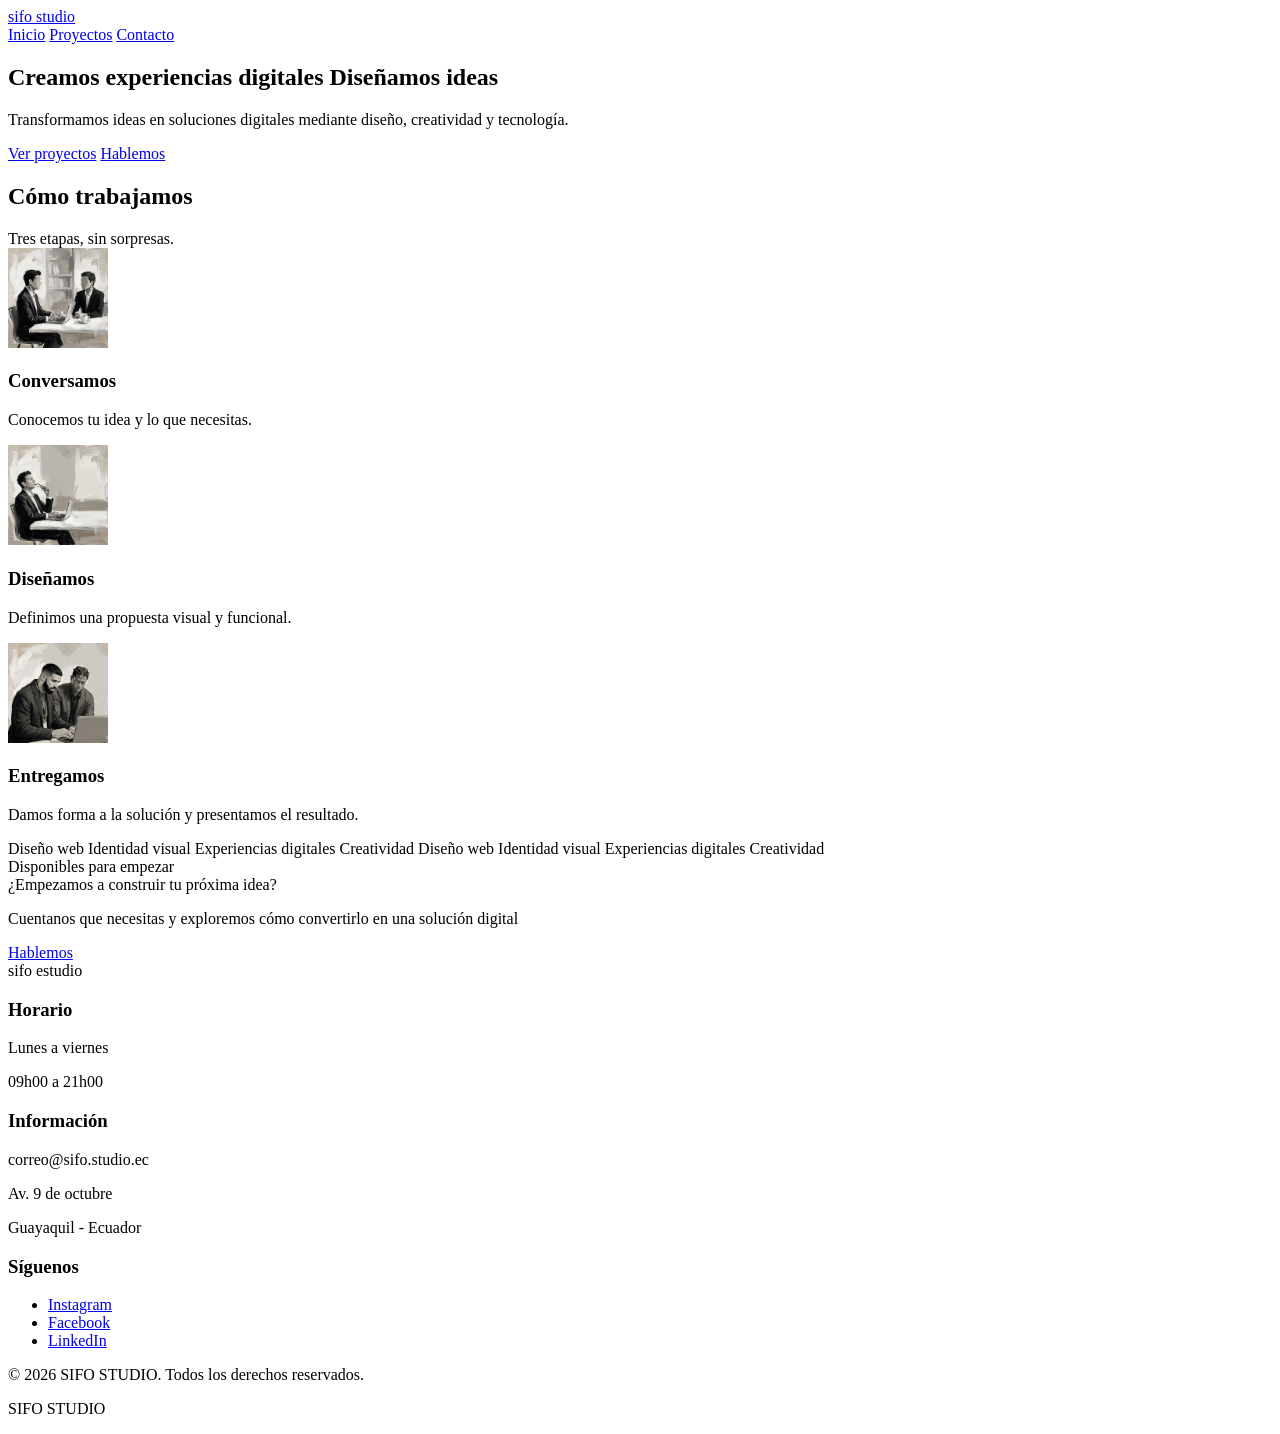
==== index.html @ f5d6456e "feat: maquetado semántica en html con sus etiquetas" ====
<!DOCTYPE html>
<html lang="es">
<head>
    <meta charset="UTF-8">
    <meta name="viewport" content="width=device-width, initial-scale=1.0">
    <title>sifo studio</title>
    <link rel="stylesheet" href="css/estilos.css">
</head>

<body>
    <header class="navbar">
        <div class="barra-nav">
            <a class="logo" href="index.html">sifo studio</a>
            <nav class="menu" id="menu" aria-label="Navegacion principal">
                <a class="activo" href="index.html">Inicio</a>
                <a href="proyectos.html">Proyectos</a>
                <a href="contacto.html">Contacto</a>
            </nav>
        </div>
    </header>
    <main>
        <section class="hero">
            <h1>Creamos experiencias digitales
                <span>Diseñamos ideas</span>
            </h1>
            <p>Transformamos ideas en soluciones digitales 
                mediante diseño, creatividad y tecnología.
            </p>
            <div class="hero-botones">
                <a href="proyectos.html">Ver proyectos</a>
                <a href="contacto.html">Hablemos</a>
            </div>
        </section>

        <section class="contenedor etapas" id="proceso">
                <h2>Cómo trabajamos</h2>
                <span>Tres etapas, sin sorpresas.</span>

                <div class="cards-etapas">

                    <article class="grid">
                        <img src="img/conversamos.jpg" alt="personas conversando sobre un proyecto" width="100">
                        <h3>Conversamos</h3>
                        <p>Conocemos tu idea y lo que necesitas.</p>
                    </article>

                    <article class="grid">
                        <img src="img/diseñamos.jpg" alt="persona analizando y pensando un posible resultado" width="100">
                        <h3>Diseñamos</h3>
                        <p>Definimos una propuesta visual y funcional.</p>
                    </article>

                    <article class="grid">
                        <img src="img/entregamos.jpg" alt="personas revisando la entrega de un proyecto" width="100">
                        <h3>Entregamos</h3>
                        <p>Damos forma a la solución y presentamos el resultado.</p>
                    </article>

                </div>

        </section>

        <section class="contenerdo-barra-carrusel">

            <div class="carrusel">
                <div class="carrusel-contenido">
                    <span>Diseño web</span>
                    <span>Identidad visual</span>
                    <span>Experiencias digitales</span>
                    <span>Creatividad</span>
                    <span>Diseño web</span>
                    <span>Identidad visual</span>
                    <span>Experiencias digitales</span>
                    <span>Creatividad</span>
                </div>
            </div>

        </section>

        <section class="contenedor contacto">
            <div class="cta-contacto">
                <span>Disponibles para empezar</span>
                <div class="grid-contacto">
                    <span>¿Empezamos a construir tu próxima idea?</span>
                    <p>Cuentanos que necesitas y exploremos cómo convertirlo en una solución digital</p>
                    <a class="btn-contacto" href="contacto.html">Hablemos</a>
                </div>
            </div>
        </section>
    </main>

    <footer class="pie-pagina">
        <span class="pie-brand">sifo estudio</span>
        <div class="directorio">
            <section>
                <h3>Horario</h3>
                <p>Lunes a viernes</p>
                <p>09h00 a 21h00</p>
            </section>

            <section>
                <h3>Información</h3>
                <p>correo@sifo.studio.ec</p>
                <p>Av. 9 de octubre</p>
                <p>Guayaquil - Ecuador</p>
            </section>

            <section>
                <h3>Síguenos</h3>
                <ul class="socials">
                    <li><a href="#">Instagram</a></li>
                    <li><a href="#">Facebook</a></li>
                    <li><a href="#">LinkedIn</a></li>
                </ul>
            </section>
        </div>
        <div class="copyline">
            <span>© 2026 SIFO STUDIO. Todos los derechos reservados.</span>
        </div>
        <div class="pie-grande">
            <p>SIFO STUDIO</p>
        </div>
    </footer>
</body>

</html>
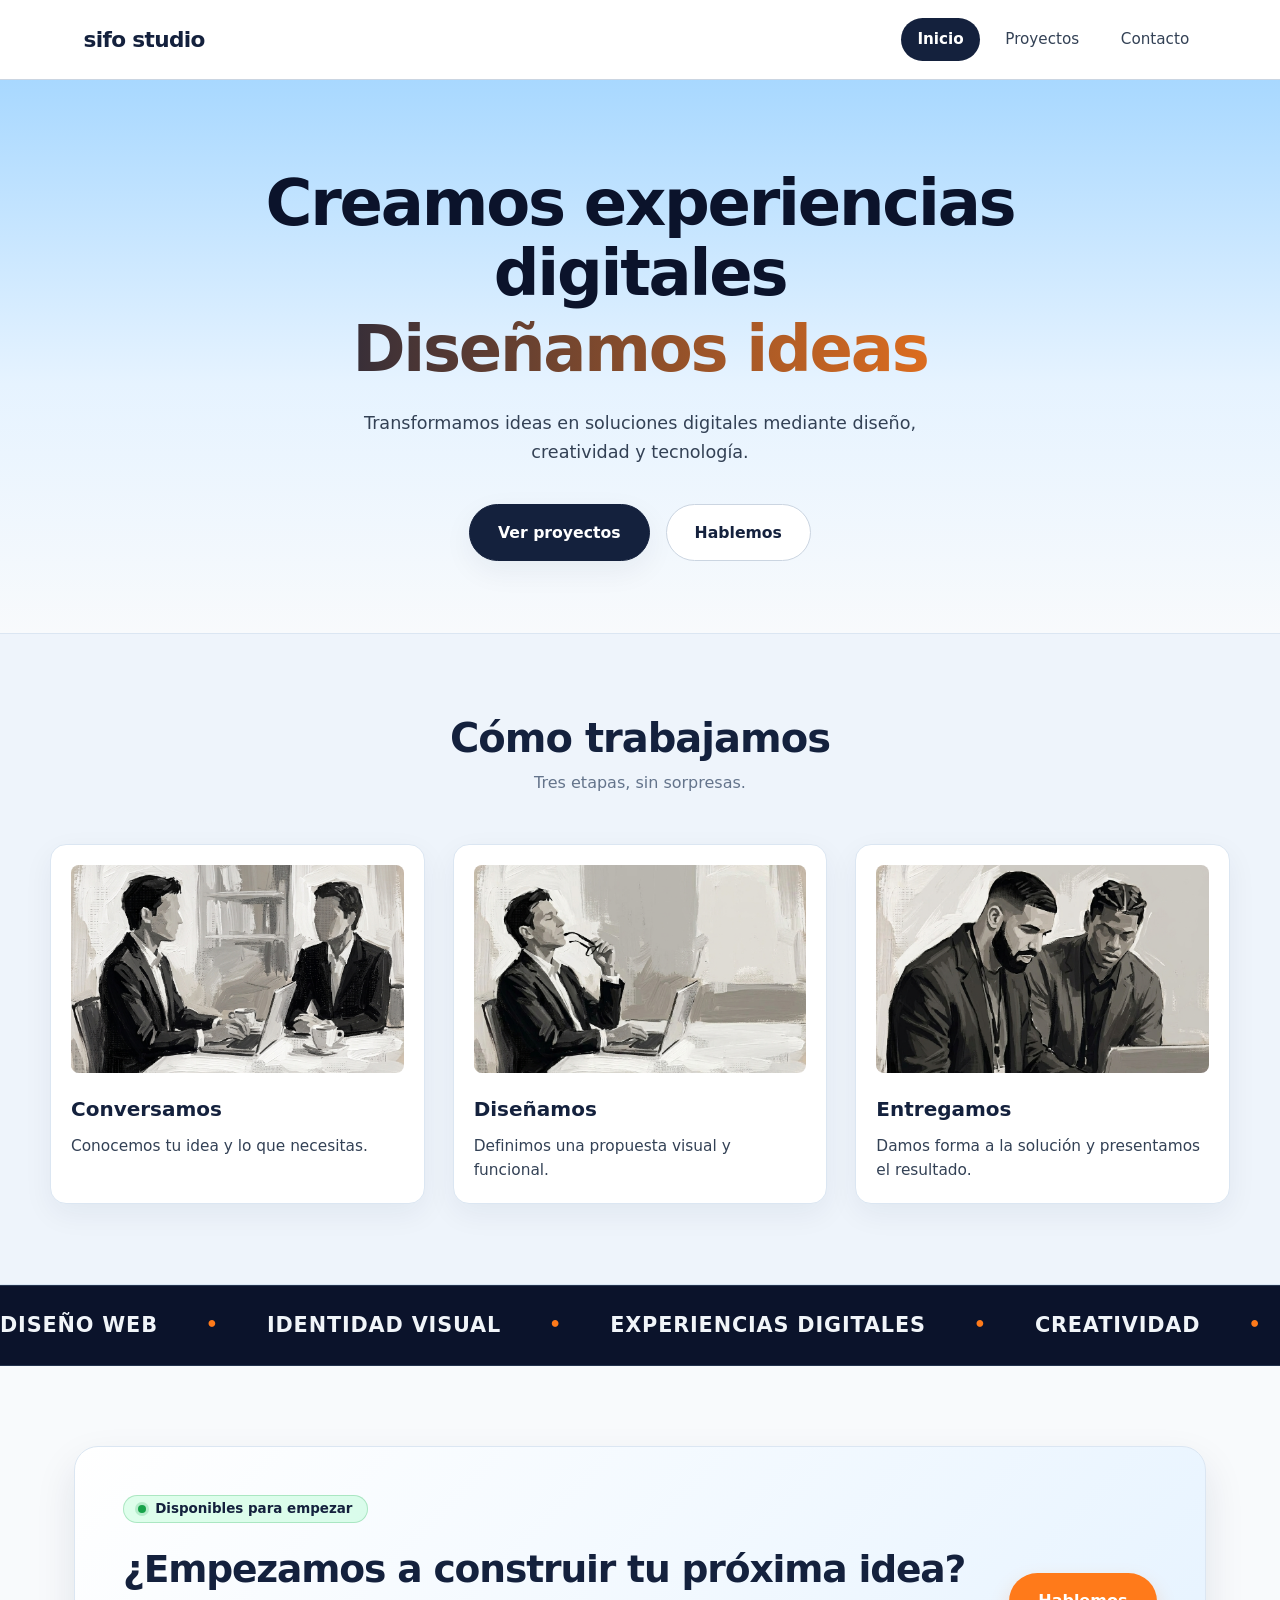
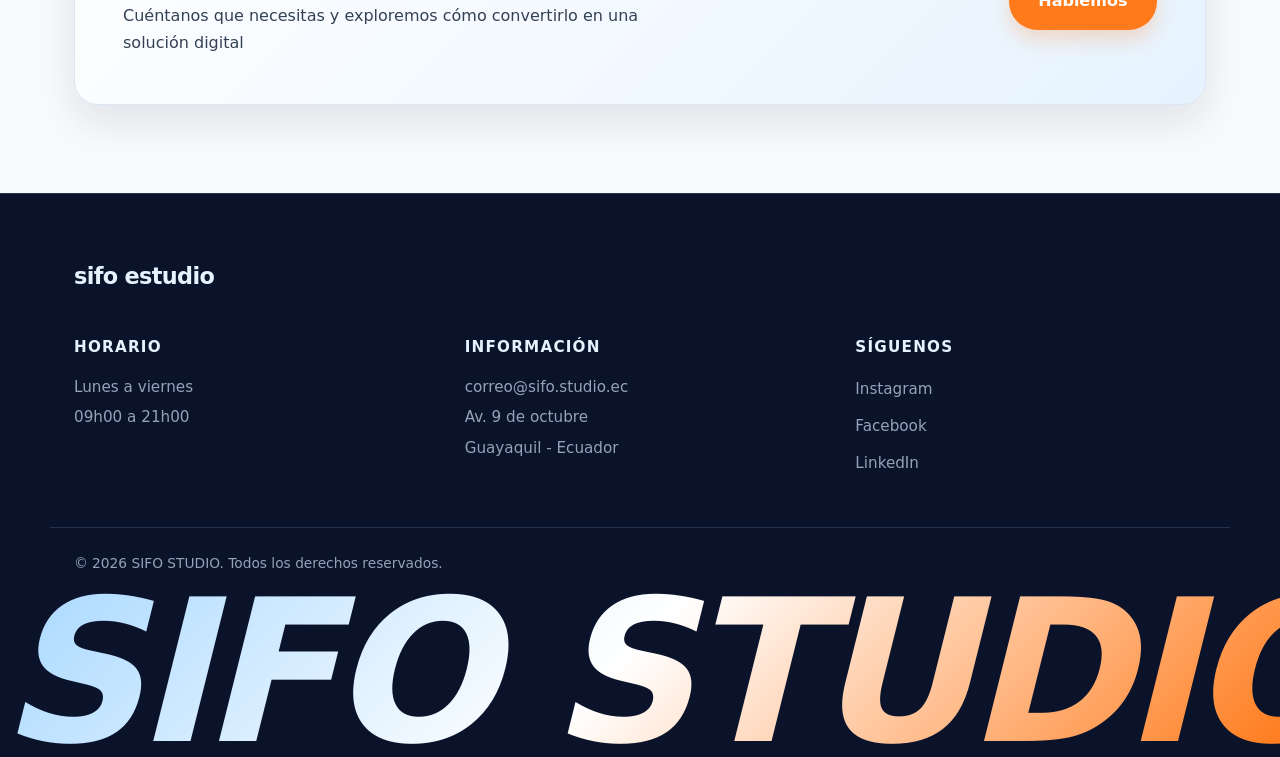
==== commit ef701ca5: "interlude(porsilas): pequeñas correciones, imagenes, etc." ====
--- a/index.html
+++ b/index.html
@@ -60,7 +60,7 @@
 
         </section>
 
-        <section class="contenerdo-barra-carrusel">
+        <section class="contenedor-barra-carrusel">
 
             <div class="carrusel">
                 <div class="carrusel-contenido">
@@ -82,7 +82,7 @@
                 <span>Disponibles para empezar</span>
                 <div class="grid-contacto">
                     <span>¿Empezamos a construir tu próxima idea?</span>
-                    <p>Cuentanos que necesitas y exploremos cómo convertirlo en una solución digital</p>
+                    <p>Cuéntanos que necesitas y exploremos cómo convertirlo en una solución digital</p>
                     <a class="btn-contacto" href="contacto.html">Hablemos</a>
                 </div>
             </div>
--- a/css/estilos.css
+++ b/css/estilos.css
@@ -0,0 +1,1214 @@
+/* ==========================================================================
+   SIFO STUDIO — HOJA DE ESTILOS PRINCIPAL (estilos.css)
+   ========================================================================== */
+
+:root {
+    /* COLORES PRINCIPALES */
+    --fondo-principal: #f8fafc;
+    --fondo-secundario: #eef4fb;
+    --fondo-oscuro: #0b132b;
+
+    /* COLORES DE IDENTIDAD */
+    --baby-blue: #a8d8ff;
+    --indigo-navy: #14213d;
+    --color-acento: #ff7a1a;
+
+    /* TIPOGRAFÍA */
+    --letras-h1: #0b132b;
+    --letras-h2: #14213d;
+    --letras-h3: #14213d;
+    --letras-parrafos: #334155;
+    --letras-secundarias: #64748b;
+
+    /* TARJETAS Y COMPONENTES */
+    --fondo-cards: #ffffff;
+    --borde-cards: #dbe6f2;
+    --fondo-botones: var(--indigo-navy);
+    --texto-botones: #ffffff;
+
+    /* OTROS ELEMENTOS */
+    --color-navbar: rgba(255, 255, 255, 0.92);
+    --color-footer: #0b132b;
+    --color-hover: #e8f3ff;
+    --color-bordes: #cbd5e1;
+
+    /* VARIABLES COMPLEMENTARIAS DE APOYO */
+    --baby-blue-suave: #e6f3ff;
+    --texto-sobre-oscuro: #f1f5f9;
+    --texto-muted-oscuro: #94a3b8;
+    --borde-oscuro: rgba(168, 216, 255, 0.16);
+    --estado-disponible: #16a34a;
+    --estado-disponible-fondo: rgba(0, 255, 94, 0.12);
+    --fuente-principal: "Plus Jakarta Sans", "Inter", system-ui, -apple-system, BlinkMacSystemFont, "Segoe UI", Roboto, sans-serif;
+    --fuente-display: "Syne", "Plus Jakarta Sans", "Montserrat", system-ui, sans-serif;
+    --radio-sm: 8px;
+    --radio-md: 16px;
+    --radio-lg: 24px;
+    --radio-pill: 999px;
+    --sombra-suave: 0 10px 30px rgba(20, 33, 61, 0.06);
+    --sombra-elevada: 0 18px 40px rgba(20, 33, 61, 0.1);
+    --transicion-base: 0.25s ease;
+}
+
+/* ==========================================================================
+   RESET Y ESTILOS BASE
+   ========================================================================== */
+
+*,
+*::before,
+*::after {
+    box-sizing: border-box;
+    margin: 0;
+    padding: 0;
+}
+
+html {
+    scroll-behavior: smooth;
+    overflow-x: hidden;
+}
+
+body {
+    font-family: var(--fuente-principal);
+    font-size: 1rem;
+    line-height: 1.65;
+    color: var(--letras-parrafos);
+    background-color: var(--fondo-principal);
+    overflow-x: hidden;
+}
+
+img {
+    display: block;
+    max-width: 100%;
+    height: auto;
+}
+
+a {
+    color: inherit;
+    text-decoration: none;
+    transition: color var(--transicion-base), background-color var(--transicion-base), border-color var(--transicion-base), transform var(--transicion-base), box-shadow var(--transicion-base);
+}
+
+ul {
+    list-style: none;
+}
+
+/* ==========================================================================
+   NAVEGACIÓN
+   ========================================================================== */
+
+.navbar {
+    position: sticky;
+    top: 0;
+    z-index: 100;
+    background-color: var(--color-navbar);
+    border-bottom: 1px solid var(--color-bordes);
+    backdrop-filter: blur(10px);
+}
+
+.barra-nav {
+    max-width: 1180px;
+    margin: 0 auto;
+    padding: 1rem 1.5rem;
+    display: flex;
+    align-items: center;
+    justify-content: space-between;
+    gap: 1.5rem;
+}
+
+.logo {
+    font-family: var(--fuente-display);
+    font-size: 1.35rem;
+    font-weight: 800;
+    letter-spacing: -0.03em;
+    text-transform: lowercase;
+    color: var(--indigo-navy);
+    padding: 0.35rem 0.6rem;
+    border-radius: var(--radio-sm);
+}
+
+.logo:hover {
+    color: var(--color-acento);
+    background-color: var(--color-hover);
+}
+
+.menu {
+    display: flex;
+    align-items: center;
+    gap: 0.5rem;
+}
+
+.menu a {
+    font-size: 0.95rem;
+    font-weight: 500;
+    color: var(--letras-parrafos);
+    padding: 0.55rem 1.05rem;
+    border-radius: var(--radio-pill);
+}
+
+.menu a:hover {
+    color: var(--indigo-navy);
+    background-color: var(--color-hover);
+}
+
+.menu a.activo {
+    background-color: var(--fondo-botones);
+    color: var(--texto-botones);
+    font-weight: 600;
+}
+
+.menu a.activo:hover {
+    background-color: var(--color-acento);
+    color: var(--texto-botones);
+}
+
+/* ==========================================================================
+   HERO
+   ========================================================================== */
+
+.hero {
+    background: linear-gradient(180deg, var(--baby-blue) 0%, var(--baby-blue-suave) 55%, var(--fondo-principal) 100%);
+    padding: 5.5rem 1.5rem 4.5rem;
+    text-align: center;
+}
+
+.hero h1 {
+    max-width: 820px;
+    margin: 0 auto 1.5rem;
+    font-family: var(--fuente-display);
+    font-size: clamp(2.35rem, 5vw, 4rem);
+    font-weight: 800;
+    line-height: 1.1;
+    letter-spacing: -0.035em;
+    color: var(--letras-h1);
+}
+
+.hero h1 span {
+    display: block;
+    margin-top: 0.35rem;
+    color: var(--indigo-navy);
+    background: linear-gradient(90deg, var(--indigo-navy) 0%, var(--color-acento) 100%);
+    -webkit-background-clip: text;
+    background-clip: text;
+    -webkit-text-fill-color: transparent;
+}
+
+.hero p {
+    max-width: 580px;
+    margin: 0 auto 2.25rem;
+    font-size: 1.1rem;
+    line-height: 1.7;
+    color: var(--letras-parrafos);
+}
+
+.hero-botones {
+    display: flex;
+    align-items: center;
+    justify-content: center;
+    flex-wrap: wrap;
+    gap: 1rem;
+}
+
+.hero-botones a {
+    display: inline-flex;
+    align-items: center;
+    justify-content: center;
+    padding: 0.9rem 1.75rem;
+    border-radius: var(--radio-pill);
+    font-size: 0.98rem;
+    font-weight: 600;
+}
+
+.hero-botones a:first-child {
+    background-color: var(--fondo-botones);
+    color: var(--texto-botones);
+    border: 1px solid var(--fondo-botones);
+    box-shadow: var(--sombra-suave);
+}
+
+.hero-botones a:first-child:hover {
+    background-color: var(--color-acento);
+    border-color: var(--color-acento);
+    transform: translateY(-2px);
+}
+
+.hero-botones a:last-child {
+    background-color: var(--fondo-cards);
+    color: var(--indigo-navy);
+    border: 1px solid var(--color-bordes);
+}
+
+.hero-botones a:last-child:hover {
+    background-color: var(--color-hover);
+    border-color: var(--indigo-navy);
+    transform: translateY(-2px);
+}
+
+/* ==========================================================================
+   CONTENEDOR GENERAL Y SECCIÓN DE ETAPAS
+   ========================================================================== */
+
+.contenedor {
+    max-width: 1180px;
+    margin: 0 auto;
+    padding: 4.5rem 1.5rem;
+}
+
+.etapas {
+    background-color: var(--fondo-secundario);
+    max-width: none;
+    padding: 5rem 1.5rem;
+    border-top: 1px solid var(--borde-cards);
+    border-bottom: 1px solid var(--borde-cards);
+}
+
+.etapas h2 {
+    max-width: 1180px;
+    margin: 0 auto 0.5rem;
+    font-family: var(--fuente-display);
+    font-size: clamp(1.85rem, 3.2vw, 2.5rem);
+    font-weight: 700;
+    line-height: 1.2;
+    letter-spacing: -0.025em;
+    color: var(--letras-h2);
+    text-align: center;
+}
+
+.etapas > span {
+    display: block;
+    max-width: 1180px;
+    margin: 0 auto 3rem;
+    font-size: 1rem;
+    color: var(--letras-secundarias);
+    text-align: center;
+}
+
+.cards-etapas {
+    max-width: 1180px;
+    margin: 0 auto;
+    display: grid;
+    grid-template-columns: repeat(3, minmax(0, 1fr));
+    gap: 1.75rem;
+}
+
+.grid {
+    background-color: var(--fondo-cards);
+    border: 1px solid var(--borde-cards);
+    border-radius: var(--radio-md);
+    padding: 1.25rem;
+    box-shadow: var(--sombra-suave);
+    display: flex;
+    flex-direction: column;
+    transition: transform var(--transicion-base), box-shadow var(--transicion-base), border-color var(--transicion-base);
+}
+
+.grid:hover {
+    transform: translateY(-4px);
+    box-shadow: var(--sombra-elevada);
+    border-color: var(--baby-blue);
+}
+
+.grid img {
+    width: 100%;
+    aspect-ratio: 16 / 10;
+    object-fit: cover;
+    border-radius: var(--radio-sm);
+    margin-bottom: 1.25rem;
+    background-color: var(--baby-blue-suave);
+}
+
+.grid h3 {
+    font-family: var(--fuente-display);
+    font-size: 1.25rem;
+    font-weight: 700;
+    color: var(--letras-h3);
+    margin-bottom: 0.45rem;
+}
+
+.grid p {
+    font-size: 0.96rem;
+    color: var(--letras-parrafos);
+    line-height: 1.6;
+}
+
+/* ==========================================================================
+   CARRUSEL HORIZONTAL DE ESPECIALIDADES
+   ========================================================================== */
+
+.contenedor-barra-carrusel {
+    background-color: var(--fondo-oscuro);
+    border-top: 1px solid var(--borde-oscuro);
+    border-bottom: 1px solid var(--borde-oscuro);
+    overflow: hidden;
+}
+
+.carrusel {
+    width: 100%;
+    overflow: hidden;
+    padding: 1.4rem 0;
+}
+
+.carrusel-contenido {
+    display: flex;
+    align-items: center;
+    gap: 3rem;
+    width: max-content;
+    animation: desplazamiento-carrusel 15s linear infinite;
+}
+
+.carrusel:hover .carrusel-contenido {
+    animation-play-state: paused;
+}
+
+.carrusel-contenido span {
+    display: inline-flex;
+    align-items: center;
+    gap: 3rem;
+    font-family: var(--fuente-display);
+    font-size: clamp(1.05rem, 1.8vw, 1.3rem);
+    font-weight: 600;
+    letter-spacing: 0.04em;
+    text-transform: uppercase;
+    color: var(--texto-sobre-oscuro);
+    white-space: nowrap;
+}
+
+.carrusel-contenido span::after {
+    content: "•";
+    color: var(--color-acento);
+    font-size: 1.2rem;
+}
+
+@keyframes desplazamiento-carrusel {
+    0% {
+        transform: translateX(0);
+    }
+    100% {
+        transform: translateX(-50%);
+    }
+}
+
+/* ==========================================================================
+   CTA DE CONTACTO E INDICADOR DE DISPONIBILIDAD
+   ========================================================================== */
+
+.contacto {
+    padding-top: 5rem;
+    padding-bottom: 5.5rem;
+}
+
+.cta-contacto {
+    position: relative;
+    background: linear-gradient(135deg, var(--fondo-cards) 0%, var(--baby-blue-suave) 100%);
+    border: 1px solid var(--borde-cards);
+    border-radius: var(--radio-lg);
+    padding: 3rem;
+    box-shadow: var(--sombra-elevada);
+    display: flex;
+    flex-direction: column;
+    align-items: flex-start;
+    gap: 1.5rem;
+}
+
+/* Indicador tipo píldora "Disponibles para empezar" */
+.cta-contacto > span {
+    display: inline-flex;
+    align-items: center;
+    gap: 0.55rem;
+    padding: 0.4rem 0.9rem;
+    border-radius: var(--radio-pill);
+    background-color: var(--estado-disponible-fondo);
+    border: 1px solid rgba(22, 163, 74, 0.25);
+    color: var(--indigo-navy);
+    font-size: 0.84rem;
+    font-weight: 600;
+    line-height: 1;
+}
+
+.cta-contacto > span::before {
+    content: "";
+    width: 8px;
+    height: 8px;
+    border-radius: 50%;
+    background-color: var(--estado-disponible);
+    box-shadow: 0 0 0 3px rgba(22, 163, 74, 0.2);
+    flex-shrink: 0;
+}
+
+.grid-contacto {
+    display: grid;
+    grid-template-columns: 1.4fr auto;
+    grid-template-areas:
+        "titulo boton"
+        "texto boton";
+    align-items: center;
+    gap: 0.75rem 2.5rem;
+    width: 100%;
+}
+
+.grid-contacto > span {
+    grid-area: titulo;
+    display: block;
+    font-family: var(--fuente-display);
+    font-size: clamp(1.6rem, 3vw, 2.35rem);
+    font-weight: 800;
+    line-height: 1.18;
+    letter-spacing: -0.03em;
+    color: var(--letras-h2);
+}
+
+.grid-contacto p {
+    grid-area: texto;
+    max-width: 560px;
+    font-size: 1rem;
+    color: var(--letras-parrafos);
+}
+
+.btn-contacto {
+    grid-area: boton;
+    display: inline-flex;
+    align-items: center;
+    justify-content: center;
+    padding: 0.95rem 1.85rem;
+    border-radius: var(--radio-pill);
+    background-color: var(--color-acento);
+    color: var(--texto-botones);
+    font-size: 1rem;
+    font-weight: 600;
+    box-shadow: 0 10px 20px rgba(255, 122, 26, 0.24);
+    white-space: nowrap;
+}
+
+.btn-contacto:hover {
+    background-color: var(--fondo-botones);
+    transform: translateY(-2px);
+}
+
+/* ==========================================================================
+   FOOTER Y TEXTO GIGANTE DE MARCA
+   ========================================================================== */
+
+.pie-pagina {
+    background-color: var(--color-footer);
+    color: var(--texto-sobre-oscuro);
+    padding-top: 4rem;
+    border-top: 1px solid var(--borde-oscuro);
+    overflow-x: clip;
+}
+
+.pie-brand {
+    display: block;
+    max-width: 1180px;
+    margin: 0 auto 2.5rem;
+    padding: 0 1.5rem;
+    font-family: var(--fuente-display);
+    font-size: 1.4rem;
+    font-weight: 800;
+    letter-spacing: -0.03em;
+    text-transform: lowercase;
+    color: var(--baby-blue-suave);
+}
+
+.directorio {
+    max-width: 1180px;
+    margin: 0 auto;
+    padding: 0 1.5rem 3rem;
+    display: grid;
+    grid-template-columns: repeat(3, minmax(0, 1fr));
+    gap: 2.5rem;
+    border-bottom: 1px solid var(--borde-oscuro);
+}
+
+.directorio section h3 {
+    font-family: var(--fuente-display);
+    font-size: 0.95rem;
+    font-weight: 700;
+    text-transform: uppercase;
+    letter-spacing: 0.08em;
+    color: var(--baby-blue-suave);
+    margin-bottom: 0.9rem;
+}
+
+.directorio section p {
+    font-size: 0.95rem;
+    color: var(--texto-muted-oscuro);
+    margin-bottom: 0.35rem;
+}
+
+.socials {
+    display: flex;
+    flex-direction: column;
+    gap: 0.45rem;
+}
+
+.socials a {
+    display: inline-block;
+    font-size: 0.95rem;
+    color: var(--texto-muted-oscuro);
+    padding: 0.15rem 0;
+}
+
+.socials a:hover {
+    color: var(--color-acento);
+    transform: translateX(4px);
+}
+
+.copyline {
+    max-width: 1180px;
+    margin: 0 auto;
+    padding: 1.5rem 1.5rem 0.5rem;
+    font-size: 0.86rem;
+    color: var(--texto-muted-oscuro);
+}
+
+.pie-grande {
+    width: 100%;
+    overflow: hidden;
+    padding: 0.5rem 0 0;
+    line-height: 0.85;
+    user-select: none;
+}
+
+.pie-grande p {
+    font-family: var(--fuente-display);
+    font-size: clamp(3.6rem, 15.5vw, 14.5rem);
+    font-weight: 900;
+    font-style: italic;
+    letter-spacing: -0.04em;
+    line-height: 0.84;
+    text-align: center;
+    white-space: nowrap;
+    background: linear-gradient(135deg, var(--baby-blue) 0%, #ffffff 48%, var(--color-acento) 100%);
+    -webkit-background-clip: text;
+    background-clip: text;
+    color: transparent;
+    -webkit-text-fill-color: transparent;
+}
+
+/* ==========================================================================
+   DISEÑO RESPONSIVE
+   ========================================================================== */
+
+@media (max-width: 900px) {
+    .cards-etapas {
+        grid-template-columns: 1fr;
+        max-width: 540px;
+    }
+
+    .cta-contacto {
+        padding: 2.25rem 1.75rem;
+    }
+
+    .grid-contacto {
+        grid-template-columns: 1fr;
+        grid-template-areas:
+            "titulo"
+            "texto"
+            "boton";
+        gap: 1rem;
+    }
+
+    .btn-contacto {
+        justify-self: flex-start;
+    }
+
+    .directorio {
+        grid-template-columns: repeat(2, minmax(0, 1fr));
+        gap: 2rem;
+    }
+}
+
+@media (max-width: 640px) {
+    .barra-nav {
+        flex-direction: column;
+        align-items: center;
+        gap: 0.75rem;
+        padding: 0.9rem 1rem;
+    }
+
+    .menu {
+        flex-wrap: wrap;
+        justify-content: center;
+        gap: 0.35rem;
+    }
+
+    .menu a {
+        padding: 0.45rem 0.85rem;
+        font-size: 0.9rem;
+    }
+
+    .hero {
+        padding: 4rem 1rem 3.5rem;
+    }
+
+    .hero p {
+        font-size: 1rem;
+    }
+
+    .hero-botones {
+        flex-direction: column;
+        width: 100%;
+    }
+
+    .hero-botones a {
+        width: 100%;
+    }
+
+    .etapas,
+    .contenedor {
+        padding-left: 1rem;
+        padding-right: 1rem;
+    }
+
+    .cta-contacto {
+        padding: 1.75rem 1.25rem;
+        border-radius: var(--radio-md);
+    }
+
+    .btn-contacto {
+        width: 100%;
+    }
+
+    .directorio {
+        grid-template-columns: 1fr;
+        gap: 1.75rem;
+        padding-left: 1rem;
+        padding-right: 1rem;
+    }
+
+    .pie-brand,
+    .copyline {
+        padding-left: 1rem;
+        padding-right: 1rem;
+    }
+
+    .pie-grande p {
+        font-size: clamp(2.8rem, 15vw, 5.2rem);
+        letter-spacing: -0.03em;
+    }
+}
+
+/* ==========================================================================
+   SECCIÓN PROYECTOS (proyectos.html)
+   ========================================================================== */
+
+.proyectos-muestras {
+    padding: 4.5rem 1.5rem 5.5rem;
+    background-color: var(--fondo-principal);
+}
+
+.proyectos-muestras h2 {
+    max-width: 920px;
+    margin: 0 auto 2.5rem;
+    font-family: var(--fuente-display);
+    font-size: clamp(1.8rem, 3.2vw, 2.5rem);
+    font-weight: 800;
+    letter-spacing: -0.03em;
+    color: var(--letras-h2);
+    text-align: center;
+}
+
+.contenedor.proyectos {
+    max-width: 980px;
+    padding: 0;
+}
+
+.carrusel-wrapper {
+    position: relative;
+    display: flex;
+    align-items: center;
+    gap: 1rem;
+}
+
+.carrusel-proyectos {
+    width: 100%;
+    overflow: hidden;
+    border-radius: var(--radio-lg);
+}
+
+.pista-proyectos {
+    display: flex;
+    width: 400%;
+    transition: transform 0.45s ease;
+    animation: rotar-proyectos 16s infinite ease-in-out;
+}
+
+.carrusel-wrapper:hover .pista-proyectos {
+    animation-play-state: paused;
+}
+
+.flecha-proyecto {
+    flex-shrink: 0;
+    width: 46px;
+    height: 46px;
+    border-radius: 50%;
+    border: 1px solid var(--borde-cards);
+    background-color: var(--fondo-cards);
+    color: var(--indigo-navy);
+    font-size: 1.2rem;
+    font-weight: 700;
+    line-height: 1;
+    cursor: pointer;
+    box-shadow: var(--sombra-suave);
+    display: inline-flex;
+    align-items: center;
+    justify-content: center;
+    transition: background-color var(--transicion-base), color var(--transicion-base), border-color var(--transicion-base), transform var(--transicion-base);
+}
+
+.flecha-proyecto:hover {
+    background-color: var(--color-acento);
+    border-color: var(--color-acento);
+    color: var(--texto-botones);
+    transform: scale(1.06);
+}
+
+.flecha-proyecto:active {
+    transform: scale(0.96);
+}
+
+.ficha-proyecto {
+    width: 25%;
+    flex-shrink: 0;
+    background: linear-gradient(145deg, var(--fondo-cards) 0%, var(--baby-blue-suave) 100%);
+    border: 1px solid var(--borde-cards);
+    border-radius: var(--radio-lg);
+    padding: 2rem 2.25rem;
+    box-shadow: var(--sombra-elevada);
+    display: flex;
+    flex-direction: column;
+    justify-content: space-between;
+    gap: 1.5rem;
+}
+
+.indice-proyecto {
+    font-size: 0.9rem;
+    font-weight: 700;
+    color: var(--indigo-navy);
+    letter-spacing: 0.02em;
+}
+
+.contenido-proyecto {
+    display: grid;
+    grid-template-columns: 270px 1fr;
+    align-items: center;
+    gap: 2.25rem;
+}
+
+.contenido-proyecto img {
+    width: 100%;
+    aspect-ratio: 1 / 1;
+    object-fit: cover;
+    border-radius: var(--radio-lg);
+    background-color: var(--baby-blue);
+}
+
+.info-proyecto {
+    display: flex;
+    flex-direction: column;
+    align-items: flex-start;
+    gap: 0.45rem;
+}
+
+.info-proyecto h3 {
+    font-family: var(--fuente-display);
+    font-size: 1.45rem;
+    font-weight: 800;
+    color: var(--letras-h3);
+    line-height: 1.2;
+}
+
+.frase-proyecto {
+    font-size: 0.85rem;
+    font-weight: 600;
+    color: var(--letras-secundarias);
+    margin-bottom: 0.4rem;
+}
+
+.info-proyecto p {
+    font-size: 1rem;
+    color: var(--letras-parrafos);
+    line-height: 1.55;
+    margin-bottom: 0.6rem;
+}
+
+.enlace-proyecto {
+    display: inline-flex;
+    align-items: center;
+    gap: 0.35rem;
+    font-size: 0.92rem;
+    font-weight: 700;
+    color: var(--indigo-navy);
+    padding: 0.35rem 0;
+    border-bottom: 2px solid transparent;
+}
+
+.enlace-proyecto:hover {
+    color: var(--color-acento);
+    border-bottom-color: var(--color-acento);
+    transform: translateX(3px);
+}
+
+.indicadores-proyecto {
+    display: flex;
+    justify-content: center;
+    align-items: center;
+    gap: 0.65rem;
+    padding-top: 0.25rem;
+}
+
+.punto {
+    width: 11px;
+    height: 11px;
+    border-radius: 50%;
+    background-color: var(--color-bordes);
+    transition: transform var(--transicion-base), background-color var(--transicion-base);
+}
+
+.punto.activo-punto {
+    background-color: var(--indigo-navy);
+    transform: scale(1.15);
+}
+
+@keyframes rotar-proyectos {
+    0%, 20% {
+        transform: translateX(0%);
+    }
+    25%, 45% {
+        transform: translateX(-25%);
+    }
+    50%, 70% {
+        transform: translateX(-50%);
+    }
+    75%, 95% {
+        transform: translateX(-75%);
+    }
+    100% {
+        transform: translateX(0%);
+    }
+}
+
+@media (max-width: 768px) {
+    .carrusel-wrapper {
+        flex-wrap: wrap;
+        justify-content: center;
+    }
+
+    .carrusel-proyectos {
+        order: 1;
+    }
+
+    .flecha-prev {
+        order: 2;
+    }
+
+    .flecha-next {
+        order: 3;
+    }
+
+    .ficha-proyecto {
+        padding: 1.5rem;
+    }
+
+    .contenido-proyecto {
+        grid-template-columns: 1fr;
+        gap: 1.5rem;
+    }
+
+    .contenido-proyecto img {
+        max-width: 300px;
+        margin: 0 auto;
+    }
+}
+/* ==========================================================================
+   SECCIÓN CONTACTO Y TICKET DE TURNO (contacto.html)
+   ========================================================================== */
+
+.seccion-contacto {
+    padding: 4.5rem 1.5rem 5.5rem;
+    background-color: var(--fondo-principal);
+}
+
+.seccion-contacto h2 {
+    max-width: 860px;
+    margin: 0 auto 2.5rem;
+    font-family: var(--fuente-display);
+    font-size: clamp(1.8rem, 3.2vw, 2.5rem);
+    font-weight: 800;
+    letter-spacing: -0.03em;
+    color: var(--letras-h2);
+    text-align: center;
+}
+
+.seccion-contacto .contenedor {
+    max-width: 860px;
+    padding: 0;
+}
+
+.tarjeta-contacto {
+    background: linear-gradient(145deg, var(--fondo-cards) 0%, var(--baby-blue-suave) 100%);
+    border: 1px solid var(--borde-cards);
+    border-radius: var(--radio-lg);
+    padding: 2.25rem 2.5rem;
+    box-shadow: var(--sombra-elevada);
+    display: grid;
+    grid-template-columns: 1.35fr 0.85fr;
+    grid-template-areas:
+        "campos ticket"
+        "boton boton";
+    gap: 1.75rem 2.25rem;
+    align-items: stretch;
+}
+
+.campos-contacto {
+    grid-area: campos;
+    display: flex;
+    flex-direction: column;
+    gap: 1.1rem;
+}
+
+.campo-grupo {
+    display: flex;
+    flex-direction: column;
+    gap: 0.4rem;
+}
+
+.campo-grupo label {
+    font-size: 0.9rem;
+    font-weight: 700;
+    color: var(--indigo-navy);
+}
+
+.campo-grupo input,
+.campo-grupo select,
+.campo-grupo textarea {
+    width: 100%;
+    padding: 0.82rem 1rem;
+    font-family: var(--fuente-principal);
+    font-size: 0.95rem;
+    color: var(--letras-h1);
+    background-color: var(--fondo-cards);
+    border: 1px solid var(--borde-cards);
+    border-radius: var(--radio-md);
+    outline: none;
+    transition: border-color var(--transicion-base), box-shadow var(--transicion-base), background-color var(--transicion-base);
+}
+
+.campo-grupo input::placeholder,
+.campo-grupo textarea::placeholder {
+    color: var(--letras-secundarias);
+}
+
+.campo-grupo input:hover,
+.campo-grupo select:hover,
+.campo-grupo textarea:hover {
+    border-color: var(--baby-blue);
+}
+
+.campo-grupo input:focus,
+.campo-grupo select:focus,
+.campo-grupo textarea:focus {
+    border-color: var(--indigo-navy);
+    box-shadow: 0 0 0 3px rgba(168, 216, 255, 0.45);
+}
+
+/* Diseño personalizado para el combobox (select) */
+.campo-grupo select {
+    appearance: none;
+    -webkit-appearance: none;
+    -moz-appearance: none;
+    padding-right: 2.75rem;
+    cursor: pointer;
+    background-image: url("data:image/svg+xml,%3Csvg xmlns='http://www.w3.org/2000/svg' width='16' height='16' viewBox='0 0 24 24' fill='none' stroke='%2314213d' stroke-width='2.5' stroke-linecap='round' stroke-linejoin='round'%3E%3Cpolyline points='6 9 12 15 18 9'%3E%3C/polyline%3E%3C/svg%3E");
+    background-repeat: no-repeat;
+    background-position: right 1rem center;
+    background-size: 16px;
+}
+
+.campo-grupo select option {
+    background-color: var(--fondo-cards);
+    color: var(--indigo-navy);
+    font-family: var(--fuente-principal);
+    padding: 0.6rem;
+}
+
+/* Cuadro de texto fijo (sin posibilidad de agrandar) */
+.campo-grupo textarea {
+    resize: none;
+    height: 115px;
+}
+
+/* ==========================================================================
+   TICKET GRÁFICO DE TURNO (DERECHA EN DESKTOP / ARRIBA EN MÓVIL)
+   ========================================================================== */
+
+.ticket-turno {
+    grid-area: ticket;
+    position: relative;
+    background: linear-gradient(165deg, var(--indigo-navy) 0%, #1d356b 60%, #274c9c 100%);
+    color: var(--texto-sobre-oscuro);
+    border-radius: var(--radio-lg);
+    padding: 1.75rem 1.5rem 2rem;
+    display: flex;
+    flex-direction: column;
+    justify-content: space-between;
+    align-items: center;
+    text-align: center;
+    box-shadow: 0 16px 32px rgba(11, 19, 43, 0.18);
+    overflow: hidden;
+    user-select: none;
+}
+
+.ticket-ranura {
+    width: 54px;
+    height: 10px;
+    border-radius: var(--radio-pill);
+    background-color: var(--baby-blue-suave);
+    margin-bottom: 1rem;
+}
+
+.ticket-cuerpo {
+    display: flex;
+    flex-direction: column;
+    align-items: center;
+    gap: 0.4rem;
+    margin: auto 0;
+}
+
+.ticket-marca {
+    font-family: var(--fuente-display);
+    font-size: 1.25rem;
+    font-weight: 800;
+    letter-spacing: -0.03em;
+    text-transform: lowercase;
+    color: var(--baby-blue);
+}
+
+.ticket-codigo {
+    font-family: var(--fuente-display);
+    font-size: clamp(2.6rem, 4vw, 3.4rem);
+    font-weight: 800;
+    line-height: 1;
+    letter-spacing: 0.02em;
+    color: #ffffff;
+}
+
+.ticket-estado {
+    margin-top: 0.4rem;
+    padding: 0.25rem 0.75rem;
+    border-radius: var(--radio-pill);
+    background-color: rgba(168, 216, 255, 0.16);
+    border: 1px solid rgba(168, 216, 255, 0.35);
+    font-size: 0.72rem;
+    font-weight: 700;
+    letter-spacing: 0.1em;
+    color: var(--baby-blue);
+}
+
+.ticket-corte {
+    position: relative;
+    width: 100%;
+    border-top: 2px dashed rgba(168, 216, 255, 0.35);
+    margin: 1.25rem 0;
+}
+
+.ticket-corte::before,
+.ticket-corte::after {
+    content: "";
+    position: absolute;
+    top: -11px;
+    width: 20px;
+    height: 20px;
+    border-radius: 50%;
+    background-color: var(--baby-blue-suave);
+}
+
+.ticket-corte::before {
+    left: -25px;
+}
+
+.ticket-corte::after {
+    right: -25px;
+}
+
+.ticket-pie {
+    display: flex;
+    flex-direction: column;
+    align-items: center;
+    gap: 0.15rem;
+    font-family: var(--fuente-display);
+    font-size: 0.85rem;
+    font-weight: 800;
+    letter-spacing: 0.08em;
+    color: #ffffff;
+}
+
+.ticket-flecha {
+    margin-top: 0.45rem;
+    font-size: 1.5rem;
+    line-height: 1;
+    color: var(--color-acento);
+    animation: rebote-ticket 1.8s ease-in-out infinite;
+}
+
+@keyframes rebote-ticket {
+    0%, 100% {
+        transform: translateY(0);
+    }
+    50% {
+        transform: translateY(5px);
+    }
+}
+
+.btn-enviar-contacto {
+    grid-area: boton;
+    width: 100%;
+    max-width: 440px;
+    justify-self: center;
+    padding: 0.95rem 2rem;
+    border: none;
+    border-radius: var(--radio-pill);
+    background-color: var(--fondo-botones);
+    color: var(--texto-botones);
+    font-family: var(--fuente-principal);
+    font-size: 1rem;
+    font-weight: 700;
+    cursor: pointer;
+    box-shadow: var(--sombra-suave);
+    transition: background-color var(--transicion-base), transform var(--transicion-base);
+}
+
+.btn-enviar-contacto:hover {
+    background-color: var(--color-acento);
+    transform: translateY(-2px);
+}
+
+/* ==========================================================================
+   RESPONSIVE CONTACTO (EL TICKET PASA ARRIBA DEL FORMULARIO)
+   ========================================================================== */
+
+@media (max-width: 768px) {
+    .seccion-contacto {
+        padding: 3.5rem 1rem 4.5rem;
+    }
+
+    .tarjeta-contacto {
+        padding: 1.5rem;
+        grid-template-columns: 1fr;
+        grid-template-areas:
+            "ticket"
+            "campos"
+            "boton";
+        gap: 1.75rem;
+    }
+
+    .ticket-turno {
+        max-width: 320px;
+        width: 100%;
+        margin: 0 auto;
+        padding: 1.5rem 1.25rem 1.75rem;
+    }
+
+    .btn-enviar-contacto {
+        max-width: 100%;
+    }
+}
